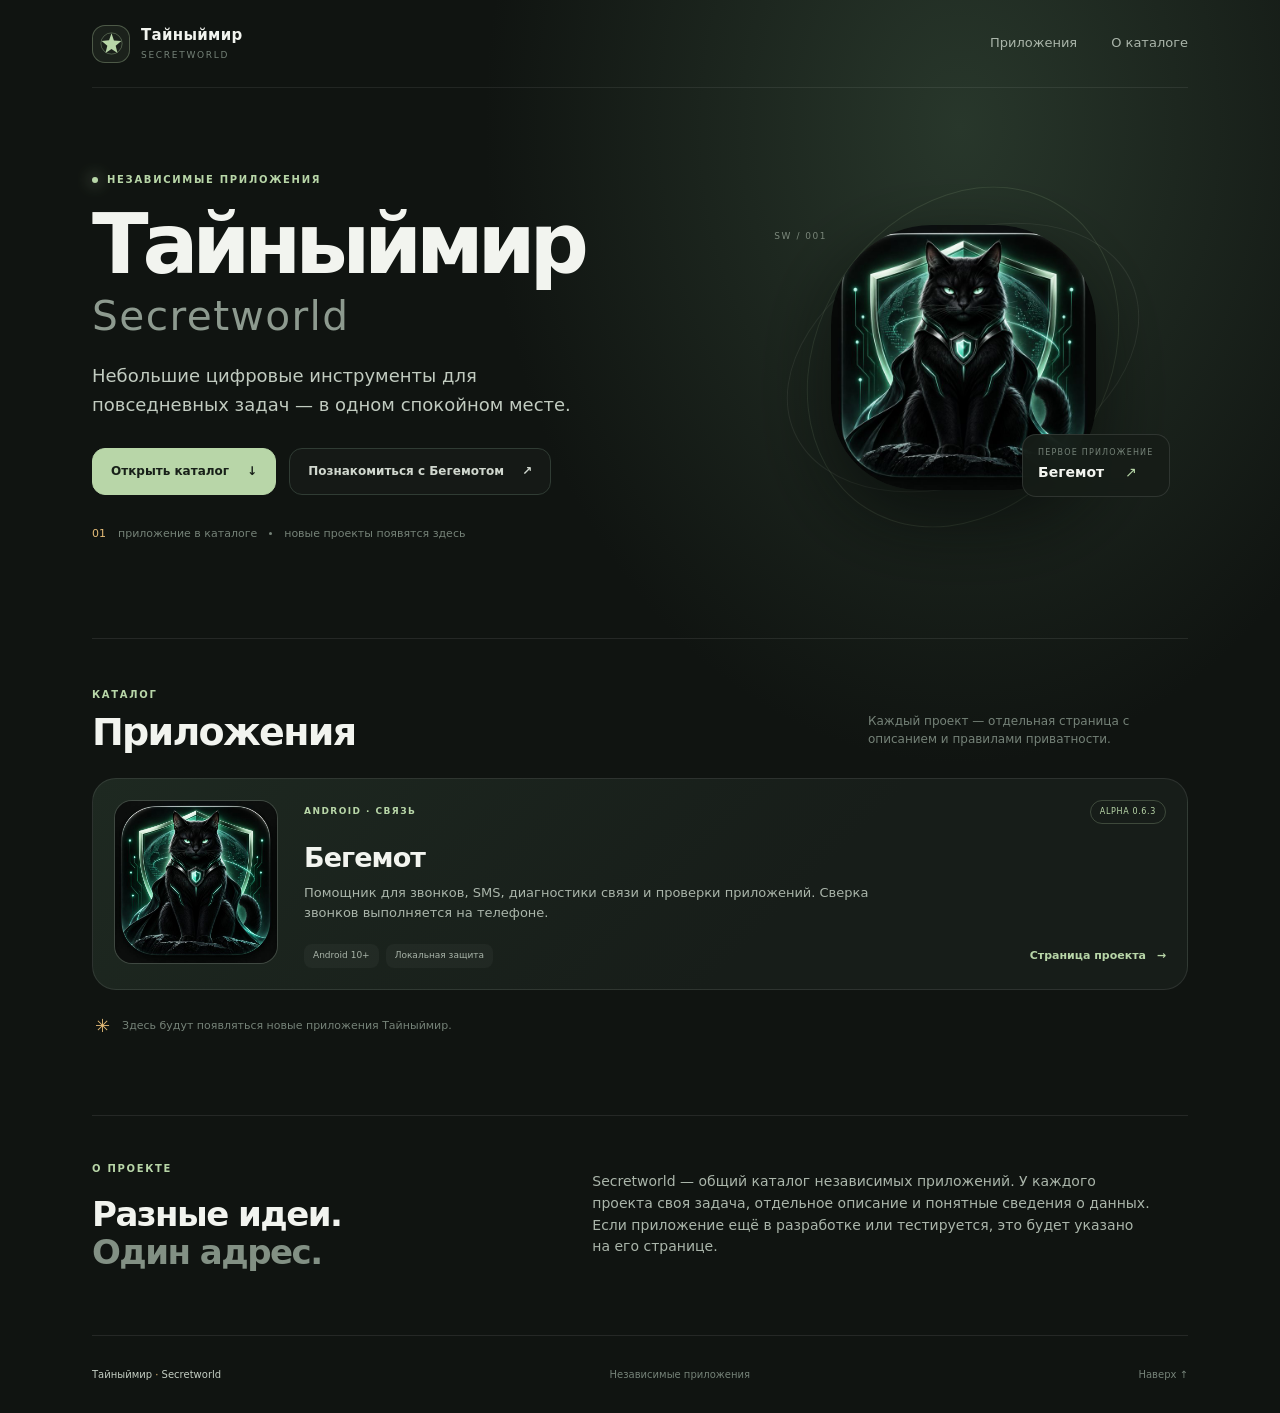
==== index.html @ 235e9c3b "Publish Secretworld catalog and Begemot page" ====
<!doctype html>
<html lang="ru">
<head>
  <meta charset="utf-8">
  <meta name="viewport" content="width=device-width, initial-scale=1">
  <meta name="theme-color" content="#101411">
  <meta name="description" content="Тайныймир · Secretworld — независимый каталог приложений. Знакомьтесь с Бегемотом и новыми проектами.">
  <title>Тайныймир · Secretworld — приложения</title>
  <link rel="stylesheet" href="style.css">
</head>
<body>
  <div id="top" class="site-shell">
    <header class="site-header">
      <a class="brand" href="./" aria-label="Тайныймир — на главную">
        <span class="brand-mark" aria-hidden="true"><svg viewBox="0 0 40 40"><path d="M20 3.5 23.9 15l11.8 1-9 7.6 2.9 11.5L20 28.7 10.4 35l2.9-11.5-9-7.6 11.8-1L20 3.5Z"/><circle cx="20" cy="20" r="17"/></svg></span>
        <span><strong>Тайныймир</strong><small>SECRETWORLD</small></span>
      </a>
      <nav class="site-nav" aria-label="Главная навигация">
        <a href="#apps">Приложения</a>
        <a href="#about">О каталоге</a>
      </nav>
    </header>

    <main class="catalog-page">
      <section class="hero-grid">
        <div class="hero-copy">
          <p class="eyebrow"><span class="eyebrow-dot"></span> Независимые приложения</p>
          <h1>Тайныймир<span>Secretworld</span></h1>
          <p class="hero-lead">Небольшие цифровые инструменты для повседневных задач — в одном спокойном месте.</p>
          <div class="hero-actions">
            <a class="button button-primary" href="#apps">Открыть каталог <span aria-hidden="true">↓</span></a>
            <a class="button button-quiet" href="apps/begemot/">Познакомиться с Бегемотом <span aria-hidden="true">↗</span></a>
          </div>
          <p class="hero-note"><span>01</span> приложение в каталоге <i aria-hidden="true"></i> новые проекты появятся здесь</p>
        </div>
        <a class="hero-art" href="apps/begemot/" aria-label="Открыть страницу Бегемота">
          <div class="art-orbit orbit-one"></div><div class="art-orbit orbit-two"></div>
          <img src="apps/begemot/brand.jpg" alt="Иллюстрация Бегемота">
          <span class="art-label"><small>ПЕРВОЕ ПРИЛОЖЕНИЕ</small><strong>Бегемот <b>↗</b></strong></span>
          <span class="art-index">SW / 001</span>
        </a>
      </section>

      <section id="apps" class="catalog-section">
        <div class="section-heading">
          <div><p class="eyebrow">КАТАЛОГ</p><h2>Приложения</h2></div>
          <p>Каждый проект — отдельная страница с описанием и правилами приватности.</p>
        </div>
        <article class="app-card">
          <a class="app-icon" href="apps/begemot/" aria-label="Страница приложения Бегемот"><img src="apps/begemot/brand.jpg" alt=""></a>
          <div class="app-card-copy">
            <div class="app-card-top"><span class="app-category">ANDROID · СВЯЗЬ</span><span class="status-pill">ALPHA 0.6.3</span></div>
            <h3><a href="apps/begemot/">Бегемот</a></h3>
            <p>Помощник для звонков, SMS, диагностики связи и проверки приложений. Сверка звонков выполняется на телефоне.</p>
            <div class="app-card-bottom"><div class="tag-list"><span>Android 10+</span><span>Локальная защита</span></div><a class="text-link" href="apps/begemot/">Страница проекта <span aria-hidden="true">→</span></a></div>
          </div>
        </article>
        <div class="catalog-foot"><span class="catalog-mark" aria-hidden="true">✳</span><p>Здесь будут появляться новые приложения Тайныймир.</p></div>
      </section>

      <section id="about" class="about-section">
        <div><p class="eyebrow">О ПРОЕКТЕ</p><h2>Разные идеи.<br><span>Один адрес.</span></h2></div>
        <p>Secretworld — общий каталог независимых приложений. У каждого проекта своя задача, отдельное описание и понятные сведения о данных. Если приложение ещё в разработке или тестируется, это будет указано на его странице.</p>
      </section>
    </main>

    <footer class="site-footer"><a class="footer-brand" href="./">Тайныймир <span>·</span> Secretworld</a><span>Независимые приложения</span><a href="#top">Наверх ↑</a></footer>
  </div>
</body>
</html>
---- style.css ----
:root{color-scheme:dark;--bg:#101411;--surface:#171d19;--surface-raised:#1d2620;--line:#303c34;--text:#f2f4ef;--muted:#aab5aa;--soft:#758278;--green:#b8d6a8;--green-deep:#26392c;--amber:#e5bc78;--radius:24px}
*{box-sizing:border-box}html{scroll-behavior:smooth}body{margin:0;background:radial-gradient(ellipse at 75% 9%,#28372b 0,transparent 35%),var(--bg);color:var(--text);font:16px/1.55 ui-sans-serif,system-ui,-apple-system,"Segoe UI",sans-serif;-webkit-font-smoothing:antialiased}a{color:inherit;text-decoration:none}a:focus-visible{outline:2px solid var(--amber);outline-offset:4px}.site-shell{max-width:1160px;margin:0 auto;padding:0 32px}.site-header{height:88px;display:flex;align-items:center;justify-content:space-between;border-bottom:1px solid #ffffff13}.brand{display:flex;align-items:center;gap:11px}.brand-mark{width:38px;height:38px;display:grid;place-items:center;border:1px solid #b8d6a850;border-radius:13px;background:#b8d6a812}.brand-mark svg{width:25px;height:25px;fill:var(--green)}.brand-mark circle{fill:none;stroke:#b8d6a882;stroke-width:1}.brand strong,.brand small{display:block}.brand strong{font-size:15px;letter-spacing:.02em}.brand small{margin-top:1px;color:var(--soft);font-size:9px;letter-spacing:.19em}.site-nav{display:flex;gap:34px}.site-nav a{color:var(--muted);font-size:13px;transition:color .2s}.site-nav a:hover{color:var(--text)}.hero-grid{min-height:550px;display:grid;grid-template-columns:1.15fr .85fr;align-items:center;gap:38px;padding:62px 0 74px}.eyebrow{display:flex;align-items:center;gap:9px;margin:0 0 18px;color:var(--green);font-size:10px;font-weight:750;letter-spacing:.17em;text-transform:uppercase}.eyebrow-dot{width:6px;height:6px;border-radius:50%;background:var(--green);box-shadow:0 0 16px #b8d6a8}.hero-copy h1{max-width:620px;margin:0;font-size:clamp(48px,7vw,83px);line-height:.94;letter-spacing:-.075em;font-weight:670}.hero-copy h1 span{display:block;margin-top:13px;color:#8d9a8f;font-size:.49em;font-weight:500;letter-spacing:.035em}.hero-lead{max-width:510px;margin:27px 0 28px;color:#c1cbc0;font-size:18px;line-height:1.6}.hero-actions{display:flex;align-items:center;gap:13px;flex-wrap:wrap}.button{min-height:47px;display:inline-flex;align-items:center;justify-content:center;gap:18px;padding:0 18px;border:1px solid var(--line);border-radius:13px;font-size:12px;font-weight:650;transition:transform .2s,border-color .2s,background .2s}.button:hover{transform:translateY(-2px);border-color:#71856f}.button-primary{color:#182019;background:var(--green);border-color:var(--green)}.button-primary:hover{background:#cae2bc;border-color:#cae2bc}.button-quiet{color:#d0d7ce;background:#ffffff05}.hero-note{display:flex;align-items:center;gap:12px;margin:30px 0 0;color:var(--soft);font-size:11px}.hero-note span{color:var(--amber);font-variant-numeric:tabular-nums}.hero-note i{width:3px;height:3px;border-radius:50%;background:var(--soft)}.hero-art{position:relative;min-height:350px;display:grid;place-items:center;isolation:isolate}.hero-art img{position:relative;z-index:2;width:min(68%,265px);aspect-ratio:1;object-fit:cover;border-radius:38% 38% 33% 33%;filter:saturate(.82);box-shadow:0 28px 75px #050806a8}.art-orbit{position:absolute;z-index:1;border:1px solid #bdcbb11c;border-radius:50%;transform:rotate(-24deg)}.orbit-one{width:370px;height:245px}.orbit-two{width:290px;height:360px;transform:rotate(33deg);border-color:#b8d6a822}.art-label{position:absolute;z-index:3;right:4%;bottom:35px;display:flex;flex-direction:column;gap:3px;padding:12px 15px;border:1px solid #ffffff1c;border-radius:14px;background:#161d18e8;backdrop-filter:blur(10px)}.art-label small{color:var(--soft);font-size:8px;letter-spacing:.15em}.art-label strong{font-size:14px}.art-label b{margin-left:16px;color:var(--green);font-weight:500}.art-index{position:absolute;left:8%;top:48px;color:#7c897c;font-size:9px;letter-spacing:.17em}.catalog-section{padding:48px 0 76px;border-top:1px solid #ffffff16}.section-heading{display:flex;align-items:end;justify-content:space-between;gap:24px;margin-bottom:25px}.section-heading .eyebrow{margin-bottom:8px}.section-heading h2,.about-section h2{margin:0;font-size:38px;line-height:1.12;letter-spacing:-.045em}.section-heading>p{max-width:320px;margin:0 0 4px;color:var(--soft);font-size:12px}.app-card{display:grid;grid-template-columns:164px 1fr;gap:26px;padding:21px;border:1px solid #ffffff18;border-radius:var(--radius);background:linear-gradient(135deg,#1e2921,#171d19 63%);transition:border-color .2s,transform .2s}.app-card:hover{transform:translateY(-2px);border-color:#b8d6a84d}.app-icon{overflow:hidden;width:164px;aspect-ratio:1;border:1px solid #ffffff1a;border-radius:18px;background:#29332b}.app-icon img{display:block;width:100%;height:100%;object-fit:cover}.app-card-copy{display:flex;flex-direction:column;min-width:0}.app-card-top{display:flex;justify-content:space-between;align-items:center;gap:12px}.app-category{color:var(--green);font-size:9px;font-weight:750;letter-spacing:.16em}.status-pill{padding:5px 9px;border:1px solid #b8d6a83d;border-radius:99px;color:var(--green);font-size:8px;letter-spacing:.08em}.app-card h3{margin:13px 0 4px;font-size:27px;letter-spacing:-.035em}.app-card h3 a:hover{color:var(--green)}.app-card-copy>p{max-width:610px;margin:0;color:var(--muted);font-size:13px}.app-card-bottom{display:flex;align-items:center;justify-content:space-between;gap:20px;margin-top:auto;padding-top:20px}.tag-list{display:flex;gap:7px;flex-wrap:wrap}.tag-list span{padding:5px 9px;border-radius:8px;background:#ffffff09;color:#a9b4a9;font-size:9px}.text-link{color:var(--green);font-size:11px;font-weight:650}.text-link span{margin-left:7px}.catalog-foot{display:flex;align-items:center;gap:12px;margin:22px 3px 0;color:var(--soft);font-size:11px}.catalog-foot p{margin:0}.catalog-mark{color:var(--amber);font-size:18px}.about-section{display:grid;grid-template-columns:.85fr 1.15fr;gap:60px;padding:45px 0 64px;border-top:1px solid #ffffff16}.about-section h2{font-size:34px}.about-section h2 span{color:#829084}.about-section>p{max-width:560px;margin:10px 0 0;color:var(--muted);font-size:14px}.site-footer{min-height:78px;display:flex;align-items:center;justify-content:space-between;gap:18px;border-top:1px solid #ffffff16;color:var(--soft);font-size:10px}.footer-brand{color:#c4cec3}.footer-brand span{color:var(--amber)}.site-footer a:last-child:hover{color:var(--text)}
/* Begemot page */
main:not(.catalog-page){max-width:900px;margin:0 auto;padding:26px 24px 54px}.hero{padding:42px 0 34px}.hero img{border-radius:28px;object-fit:cover}.hero>img{width:100px;height:100px}.hero .eyebrow{margin-top:24px}.hero h1{margin:16px 0;font-size:clamp(52px,12vw,88px);line-height:.92;letter-spacing:-.06em}.lead{margin:0 0 22px;color:var(--muted);font-size:24px}.actions{display:flex;gap:12px;flex-wrap:wrap}.actions a{padding:12px 18px;border:1px solid var(--line);border-radius:14px;color:var(--text);font-size:12px}.actions .primary{background:var(--green);color:#07110c;border-color:var(--green);font-weight:800}.meta{color:var(--soft);font-size:12px}main:not(.catalog-page)>section{padding:28px 0;border-top:1px solid var(--line)}main:not(.catalog-page)>section h2{font-size:27px}.grid{display:grid;grid-template-columns:repeat(2,minmax(0,1fr));gap:14px}.grid article{padding:20px;border:1px solid var(--line);border-radius:18px;background:var(--surface)}.grid h3{margin-top:0}.grid p,main:not(.catalog-page)>section p{color:var(--muted)}main:not(.catalog-page)>footer{display:flex;justify-content:space-between;gap:20px;padding-top:26px;color:var(--soft);font-size:12px}main:not(.catalog-page)>p:first-child a{color:var(--green);font-size:12px}
@media(max-width:760px){.site-shell{padding:0 22px}.hero-grid{min-height:auto;grid-template-columns:1fr;gap:5px;padding:55px 0 48px}.hero-art{min-height:300px;grid-row:1}.hero-copy h1{font-size:clamp(50px,12vw,76px)}.hero-art img{width:205px}.orbit-one{width:310px;height:205px}.orbit-two{width:245px;height:310px}.art-label{right:8%;bottom:22px}.art-index{left:11%;top:30px}.section-heading{align-items:start;flex-direction:column}.section-heading>p{margin:0}.app-card{grid-template-columns:112px 1fr;gap:17px;padding:15px}.app-icon{width:112px;border-radius:14px}.app-card h3{font-size:23px}.app-card-copy>p{font-size:12px}.app-card-bottom{align-items:start;flex-direction:column;gap:12px;padding-top:14px}.about-section{grid-template-columns:1fr;gap:17px;padding:36px 0 48px}.site-footer{flex-wrap:wrap;padding:20px 0}.site-footer>span{order:3;width:100%}}
@media(max-width:480px){.site-shell{padding:0 18px}.site-header{height:72px}.brand-mark{width:34px;height:34px}.site-nav{gap:16px}.site-nav a{font-size:11px}.hero-grid{padding-top:37px}.hero-art{min-height:254px}.hero-art img{width:175px}.orbit-one{width:260px;height:170px}.orbit-two{width:205px;height:260px}.art-label{right:0;bottom:17px}.hero-copy h1{font-size:51px}.hero-lead{font-size:16px}.hero-actions{align-items:stretch;flex-direction:column}.button{justify-content:space-between}.hero-note{align-items:flex-start;flex-wrap:wrap;gap:8px}.catalog-section{padding:38px 0 49px}.section-heading h2{font-size:32px}.app-card{grid-template-columns:1fr}.app-icon{width:86px}.app-card-top{align-items:flex-start;flex-direction:column;gap:8px}.about-section h2{font-size:29px}main:not(.catalog-page){padding:20px 18px 40px}.grid{grid-template-columns:1fr}.hero .lead{font-size:21px}main:not(.catalog-page)>footer{flex-direction:column}}
@media(prefers-reduced-motion:reduce){*{scroll-behavior:auto!important;transition:none!important}}
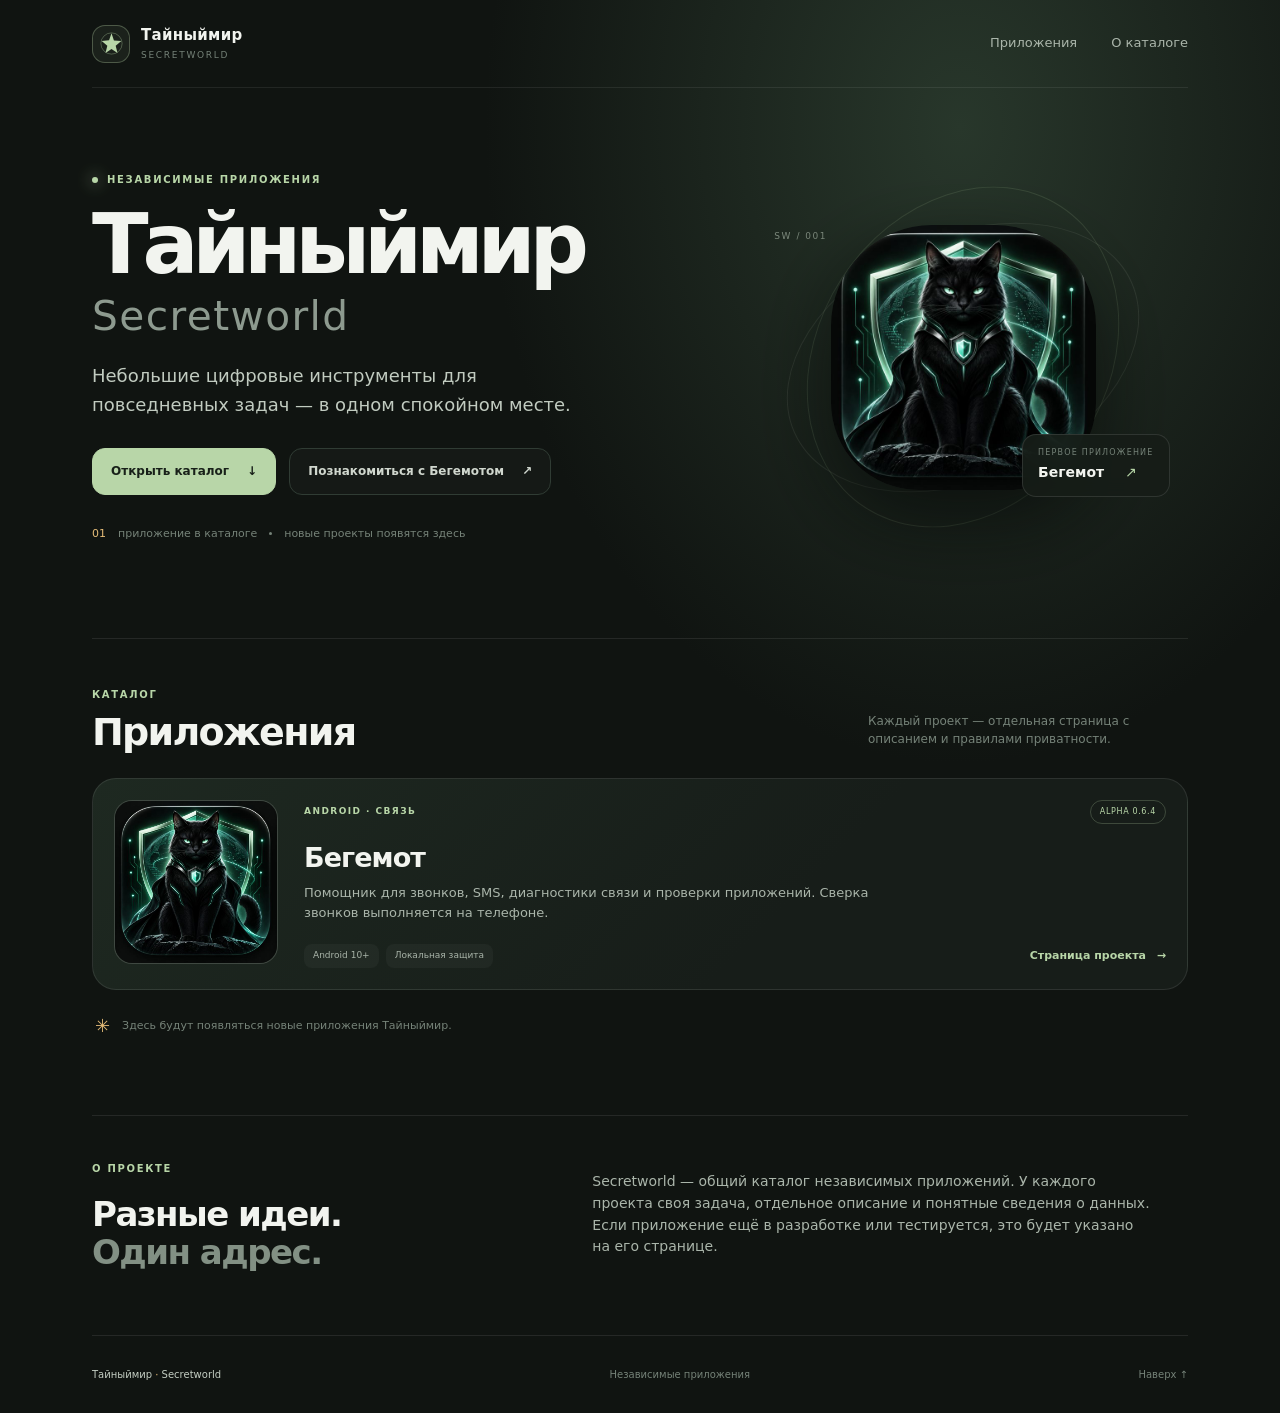
==== commit 8e2d57d9: "Add verified Russian organization caller numbers" ====
--- a/index.html
+++ b/index.html
@@ -49,7 +49,7 @@
         <article class="app-card">
           <a class="app-icon" href="apps/begemot/" aria-label="Страница приложения Бегемот"><img src="apps/begemot/brand.jpg" alt=""></a>
           <div class="app-card-copy">
-            <div class="app-card-top"><span class="app-category">ANDROID · СВЯЗЬ</span><span class="status-pill">ALPHA 0.6.3</span></div>
+            <div class="app-card-top"><span class="app-category">ANDROID · СВЯЗЬ</span><span class="status-pill">ALPHA 0.6.4</span></div>
             <h3><a href="apps/begemot/">Бегемот</a></h3>
             <p>Помощник для звонков, SMS, диагностики связи и проверки приложений. Сверка звонков выполняется на телефоне.</p>
             <div class="app-card-bottom"><div class="tag-list"><span>Android 10+</span><span>Локальная защита</span></div><a class="text-link" href="apps/begemot/">Страница проекта <span aria-hidden="true">→</span></a></div>
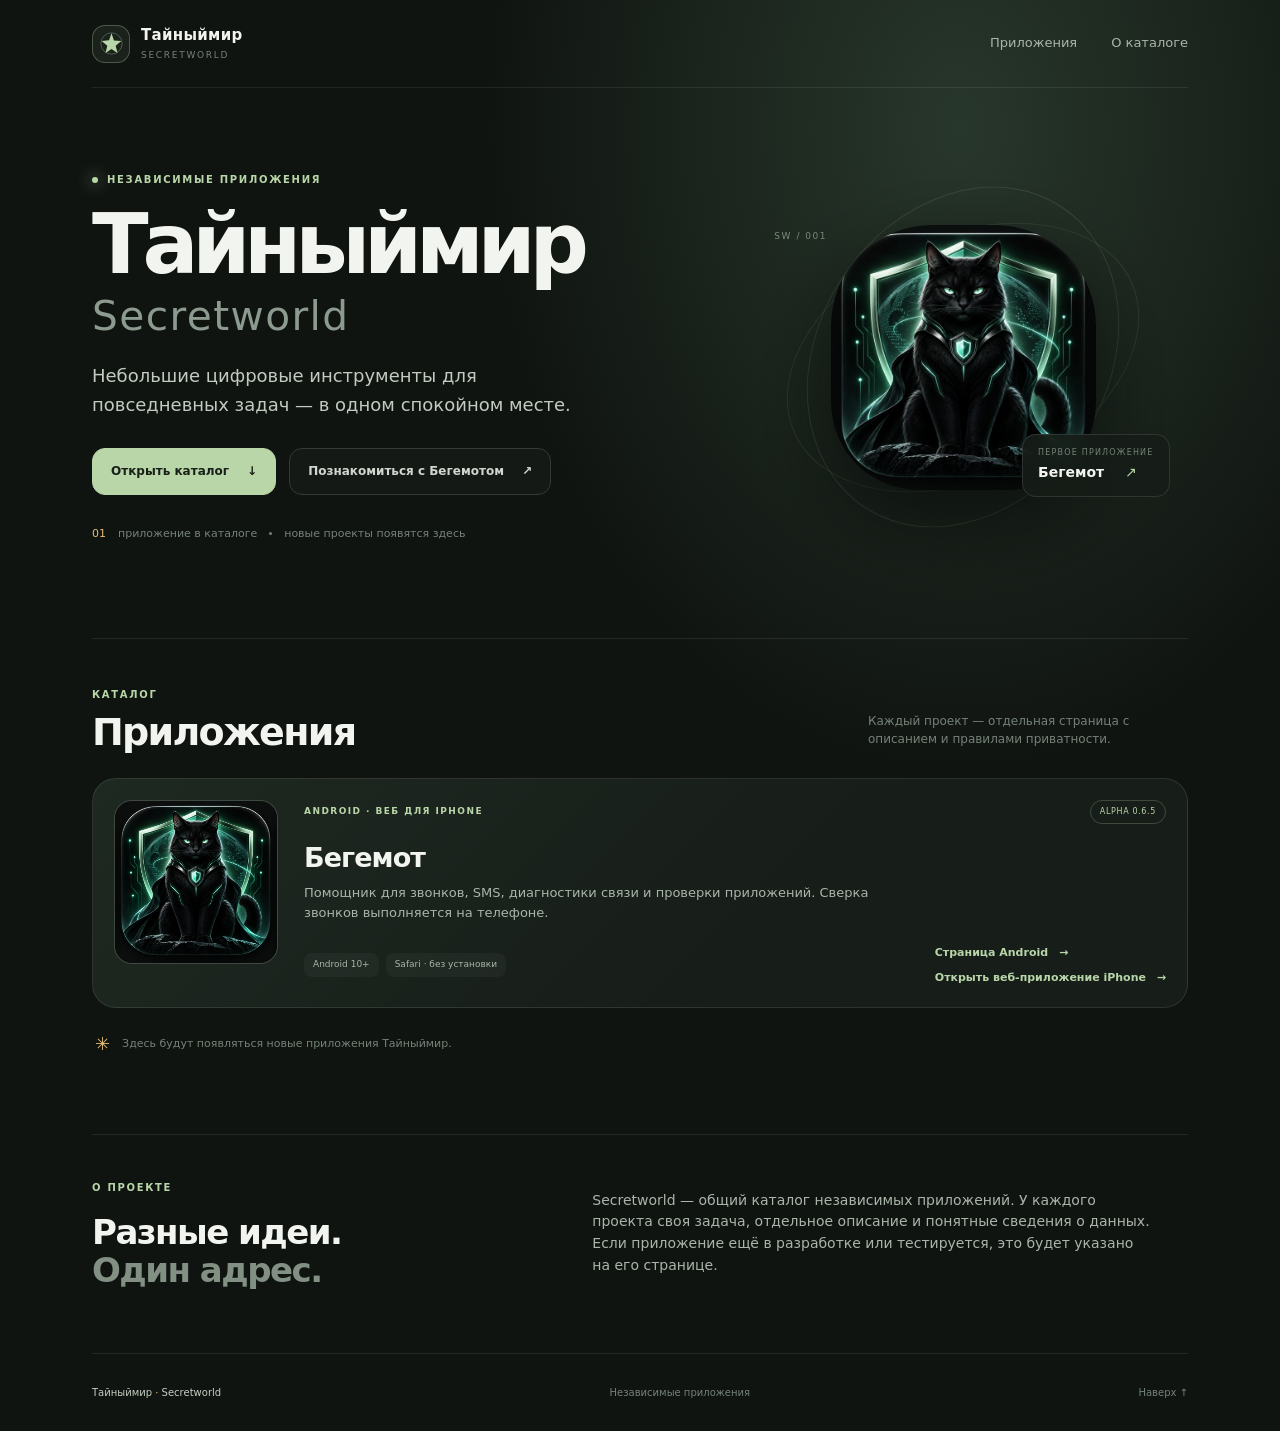
==== commit 8901838e: "Build standalone iPhone Begemot web app" ====
--- a/index.html
+++ b/index.html
@@ -5,6 +5,7 @@
   <meta name="viewport" content="width=device-width, initial-scale=1">
   <meta name="theme-color" content="#101411">
   <meta name="description" content="Тайныймир · Secretworld — независимый каталог приложений. Знакомьтесь с Бегемотом и новыми проектами.">
+  <link rel="icon" type="image/svg+xml" href="favicon.svg" sizes="any">
   <title>Тайныймир · Secretworld — приложения</title>
   <link rel="stylesheet" href="style.css">
 </head>
@@ -49,10 +50,10 @@
         <article class="app-card">
           <a class="app-icon" href="apps/begemot/" aria-label="Страница приложения Бегемот"><img src="apps/begemot/brand.jpg" alt=""></a>
           <div class="app-card-copy">
-            <div class="app-card-top"><span class="app-category">ANDROID · СВЯЗЬ</span><span class="status-pill">ALPHA 0.6.4</span></div>
+            <div class="app-card-top"><span class="app-category">ANDROID · ВЕБ ДЛЯ IPHONE</span><span class="status-pill">ALPHA 0.6.5</span></div>
             <h3><a href="apps/begemot/">Бегемот</a></h3>
             <p>Помощник для звонков, SMS, диагностики связи и проверки приложений. Сверка звонков выполняется на телефоне.</p>
-            <div class="app-card-bottom"><div class="tag-list"><span>Android 10+</span><span>Локальная защита</span></div><a class="text-link" href="apps/begemot/">Страница проекта <span aria-hidden="true">→</span></a></div>
+            <div class="app-card-bottom"><div class="tag-list"><span>Android 10+</span><span>Safari · без установки</span></div><div class="catalog-app-links"><a class="text-link" href="apps/begemot/">Страница Android <span aria-hidden="true">→</span></a><a class="text-link" href="apps/begemot/iphone/">Открыть веб-приложение iPhone <span aria-hidden="true">→</span></a></div></div>
           </div>
         </article>
         <div class="catalog-foot"><span class="catalog-mark" aria-hidden="true">✳</span><p>Здесь будут появляться новые приложения Тайныймир.</p></div>
--- a/style.css
+++ b/style.css
@@ -5,3 +5,7 @@
 @media(max-width:760px){.site-shell{padding:0 22px}.hero-grid{min-height:auto;grid-template-columns:1fr;gap:5px;padding:55px 0 48px}.hero-art{min-height:300px;grid-row:1}.hero-copy h1{font-size:clamp(50px,12vw,76px)}.hero-art img{width:205px}.orbit-one{width:310px;height:205px}.orbit-two{width:245px;height:310px}.art-label{right:8%;bottom:22px}.art-index{left:11%;top:30px}.section-heading{align-items:start;flex-direction:column}.section-heading>p{margin:0}.app-card{grid-template-columns:112px 1fr;gap:17px;padding:15px}.app-icon{width:112px;border-radius:14px}.app-card h3{font-size:23px}.app-card-copy>p{font-size:12px}.app-card-bottom{align-items:start;flex-direction:column;gap:12px;padding-top:14px}.about-section{grid-template-columns:1fr;gap:17px;padding:36px 0 48px}.site-footer{flex-wrap:wrap;padding:20px 0}.site-footer>span{order:3;width:100%}}
 @media(max-width:480px){.site-shell{padding:0 18px}.site-header{height:72px}.brand-mark{width:34px;height:34px}.site-nav{gap:16px}.site-nav a{font-size:11px}.hero-grid{padding-top:37px}.hero-art{min-height:254px}.hero-art img{width:175px}.orbit-one{width:260px;height:170px}.orbit-two{width:205px;height:260px}.art-label{right:0;bottom:17px}.hero-copy h1{font-size:51px}.hero-lead{font-size:16px}.hero-actions{align-items:stretch;flex-direction:column}.button{justify-content:space-between}.hero-note{align-items:flex-start;flex-wrap:wrap;gap:8px}.catalog-section{padding:38px 0 49px}.section-heading h2{font-size:32px}.app-card{grid-template-columns:1fr}.app-icon{width:86px}.app-card-top{align-items:flex-start;flex-direction:column;gap:8px}.about-section h2{font-size:29px}main:not(.catalog-page){padding:20px 18px 40px}.grid{grid-template-columns:1fr}.hero .lead{font-size:21px}main:not(.catalog-page)>footer{flex-direction:column}}
 @media(prefers-reduced-motion:reduce){*{scroll-behavior:auto!important;transition:none!important}}
+/* Begemot editorial pages */
+.us-page{max-width:1040px!important;padding:22px 26px 48px!important}.us-top{display:flex;align-items:center;justify-content:space-between;gap:20px;padding:6px 0 18px;border-bottom:1px solid var(--line);color:var(--muted);font-size:13px}.us-top a:hover,.us-footer a:hover{color:var(--green)}.lang-switch{display:flex;gap:5px;padding:4px;border:1px solid var(--line);border-radius:99px;background:#ffffff05}.lang-switch button{min-width:42px;padding:7px 10px;border:0;border-radius:99px;background:transparent;color:var(--muted);font:inherit;font-size:11px}.lang-switch button[aria-pressed=true]{background:var(--green);color:#101411;font-weight:750}.us-heading{padding:45px 0 30px}.us-heading h1{margin:0;font-size:clamp(42px,8vw,72px);line-height:1;letter-spacing:-.065em}.us-heading>p:last-child{max-width:700px;color:var(--muted);font-size:17px}.us-controls{display:grid;grid-template-columns:1.3fr .7fr;gap:14px;padding:20px 0!important;border-top:1px solid var(--line);border-bottom:1px solid var(--line)}.us-controls label,.admin-editor label,.admin-auth label{display:grid;gap:7px;color:var(--muted);font-size:12px}.us-page input,.us-page select,.us-page textarea{width:100%;min-height:45px;padding:11px 13px;border:1px solid var(--line);border-radius:12px;background:var(--surface);color:var(--text);font:inherit}.us-page textarea{resize:vertical;line-height:1.5}.us-page input:focus,.us-page select:focus,.us-page textarea:focus{outline:2px solid #b8d6a85c;border-color:#b8d6a8}.us-status{margin:17px 0;color:var(--soft);font-size:12px}.us-articles{display:grid;grid-template-columns:repeat(2,minmax(0,1fr));gap:14px;padding:0!important;border:0!important}.us-article{padding:21px;border:1px solid #ffffff18;border-radius:18px;background:linear-gradient(145deg,#1d2820,#171d19)}.us-article-meta{margin:0 0 9px;color:var(--green);font-size:10px;letter-spacing:.05em}.us-article h2{margin:0 0 17px;font-size:22px;letter-spacing:-.025em}.us-article details{border-top:1px solid var(--line);padding-top:13px}.us-article summary{color:var(--green);cursor:pointer;font-size:12px;font-weight:700}.us-article-body{padding-top:13px;color:var(--muted);white-space:pre-wrap;font-size:14px;line-height:1.75}.us-footer{display:flex;justify-content:space-between;flex-wrap:wrap;gap:16px;margin-top:42px;padding-top:19px;border-top:1px solid var(--line);color:var(--soft);font-size:11px}.admin-page{max-width:1160px!important}.admin-badge{font-size:9px;letter-spacing:.12em;color:var(--amber)}.admin-auth{display:grid;gap:10px;margin:0 0 28px;padding:18px;border:1px solid #b8d6a82b;border-radius:17px;background:#b8d6a809}.admin-auth p{max-width:760px;margin:0;color:var(--muted);font-size:12px}.admin-auth a{color:var(--green);font-size:12px}.admin-auth code{padding:2px 5px;border-radius:5px;background:#ffffff10;color:var(--text)}.admin-layout{display:grid;grid-template-columns:.78fr 1.22fr;gap:28px}.admin-list,.admin-editor{min-width:0;padding:20px;border:1px solid var(--line);border-radius:19px;background:var(--surface)}.admin-list-head{display:flex;align-items:center;justify-content:space-between;gap:10px}.admin-list h2,.admin-editor h2{margin:0;font-size:22px}.admin-list-head .button,.admin-item .button{min-height:36px;padding:0 12px;font-size:11px}.admin-items{display:grid;gap:8px}.admin-item{display:grid;grid-template-columns:1fr auto;gap:4px 10px;padding:12px;border:1px solid #ffffff15;border-radius:12px}.admin-item strong{overflow-wrap:anywhere;font-size:12px}.admin-item small{color:var(--soft);font-size:10px}.admin-item button{grid-column:2;grid-row:1/3}.admin-editor form{display:grid;gap:13px;margin-top:18px}.admin-two{display:grid;grid-template-columns:1fr 1fr;gap:12px}.admin-check{display:flex!important;align-items:center;grid-template-columns:auto 1fr!important}.admin-check input{width:18px;min-height:18px;margin:0;accent-color:var(--green)}.admin-editor .actions{margin-top:4px}.admin-editor .button{min-height:43px;background:#ffffff05}.admin-editor .button-primary{background:var(--green);color:#101411}@media(max-width:760px){.us-page{padding:18px 20px 38px!important}.admin-layout{grid-template-columns:1fr}.us-articles{grid-template-columns:1fr}.admin-list{order:2}}@media(max-width:480px){.us-page{padding:16px 17px 32px!important}.us-controls,.admin-two{grid-template-columns:1fr}.us-heading{padding:32px 0 24px}.us-heading>p:last-child{font-size:15px}.admin-list,.admin-editor{padding:15px}.us-footer{flex-direction:column}}
+.catalog-app-links{display:flex;flex-direction:column;align-items:flex-start;gap:8px}
+@media(max-width:760px){.catalog-app-links{gap:10px}}
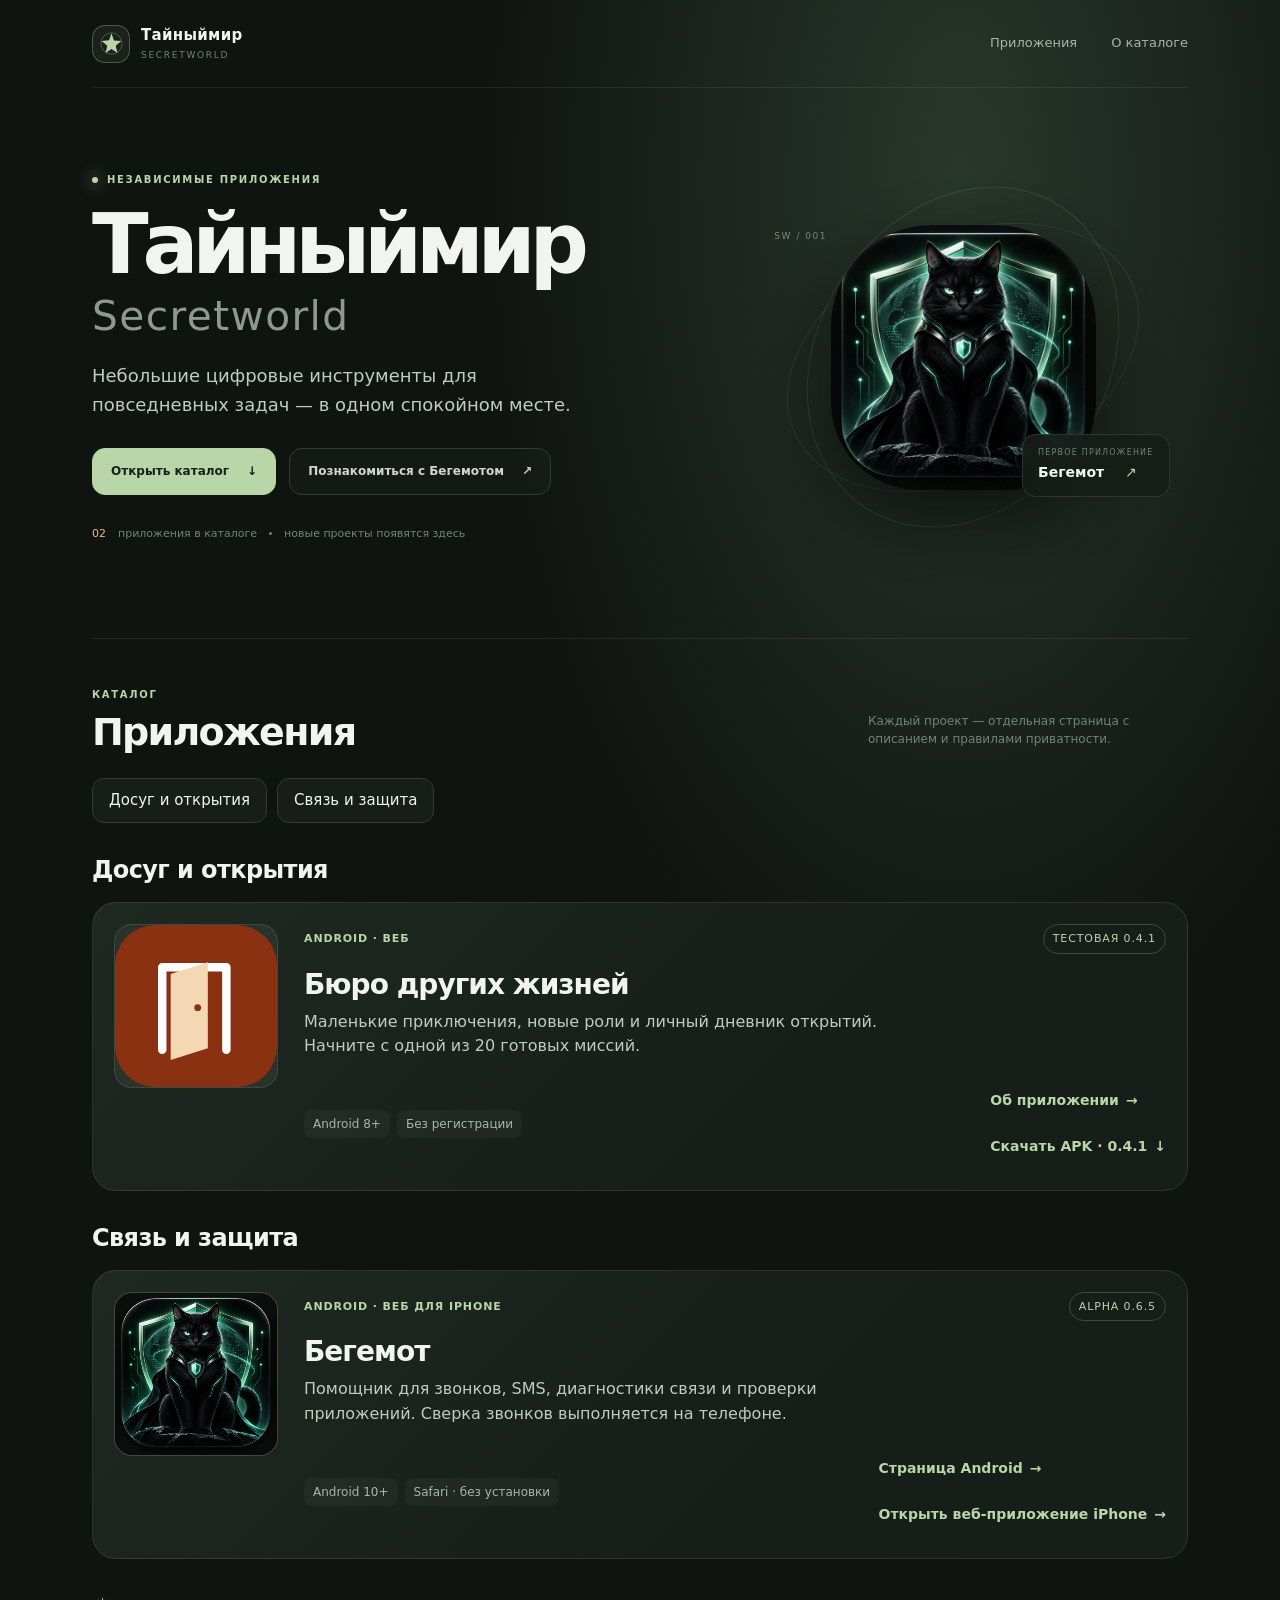
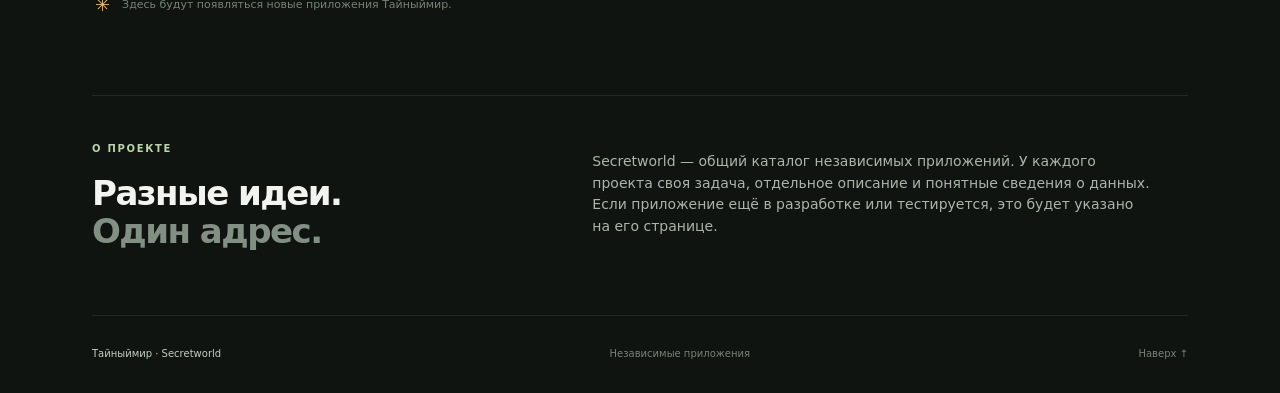
==== commit aa657fe3: "Add leisure category and Bureau app to the catalog Group apps by purpose, link Bureau 0.4.1 to its s" ====
--- a/index.html
+++ b/index.html
@@ -4,7 +4,7 @@
   <meta charset="utf-8">
   <meta name="viewport" content="width=device-width, initial-scale=1">
   <meta name="theme-color" content="#101411">
-  <meta name="description" content="Тайныймир · Secretworld — независимый каталог приложений. Знакомьтесь с Бегемотом и новыми проектами.">
+  <meta name="description" content="Тайныймир · Secretworld — независимый каталог приложений. Бегемот для связи и защиты, Бюро других жизней для досуга и открытий.">
   <link rel="icon" type="image/svg+xml" href="favicon.svg" sizes="any">
   <title>Тайныймир · Secretworld — приложения</title>
   <link rel="stylesheet" href="style.css">
@@ -32,7 +32,7 @@
             <a class="button button-primary" href="#apps">Открыть каталог <span aria-hidden="true">↓</span></a>
             <a class="button button-quiet" href="apps/begemot/">Познакомиться с Бегемотом <span aria-hidden="true">↗</span></a>
           </div>
-          <p class="hero-note"><span>01</span> приложение в каталоге <i aria-hidden="true"></i> новые проекты появятся здесь</p>
+          <p class="hero-note"><span>02</span> приложения в каталоге <i aria-hidden="true"></i> новые проекты появятся здесь</p>
         </div>
         <a class="hero-art" href="apps/begemot/" aria-label="Открыть страницу Бегемота">
           <div class="art-orbit orbit-one"></div><div class="art-orbit orbit-two"></div>
@@ -47,15 +47,42 @@
           <div><p class="eyebrow">КАТАЛОГ</p><h2>Приложения</h2></div>
           <p>Каждый проект — отдельная страница с описанием и правилами приватности.</p>
         </div>
-        <article class="app-card">
-          <a class="app-icon" href="apps/begemot/" aria-label="Страница приложения Бегемот"><img src="apps/begemot/brand.jpg" alt=""></a>
-          <div class="app-card-copy">
-            <div class="app-card-top"><span class="app-category">ANDROID · ВЕБ ДЛЯ IPHONE</span><span class="status-pill">ALPHA 0.6.5</span></div>
-            <h3><a href="apps/begemot/">Бегемот</a></h3>
-            <p>Помощник для звонков, SMS, диагностики связи и проверки приложений. Сверка звонков выполняется на телефоне.</p>
-            <div class="app-card-bottom"><div class="tag-list"><span>Android 10+</span><span>Safari · без установки</span></div><div class="catalog-app-links"><a class="text-link" href="apps/begemot/">Страница Android <span aria-hidden="true">→</span></a><a class="text-link" href="apps/begemot/iphone/">Открыть веб-приложение iPhone <span aria-hidden="true">→</span></a></div></div>
-          </div>
-        </article>
+        <nav class="catalog-categories" aria-label="Категории приложений">
+          <a href="#leisure">Досуг и открытия</a>
+          <a href="#connection">Связь и защита</a>
+        </nav>
+
+        <section id="leisure" class="catalog-group" aria-labelledby="leisure-title">
+          <h3 id="leisure-title">Досуг и открытия</h3>
+          <article class="app-card">
+            <a class="app-icon" href="apps/bureau-other-lives/" aria-label="Страница приложения Бюро других жизней"><img src="apps/bureau-other-lives/icon.svg" alt=""></a>
+            <div class="app-card-copy">
+              <div class="app-card-top"><span class="app-category">ANDROID · ВЕБ</span><span class="status-pill">ТЕСТОВАЯ 0.4.1</span></div>
+              <h4><a href="apps/bureau-other-lives/">Бюро других жизней</a></h4>
+              <p>Маленькие приключения, новые роли и личный дневник открытий. Начните с одной из 20 готовых миссий.</p>
+              <div class="app-card-bottom">
+                <div class="tag-list"><span>Android 8+</span><span>Без регистрации</span></div>
+                <div class="catalog-app-links">
+                  <a class="text-link" href="apps/bureau-other-lives/">Об приложении <span aria-hidden="true">→</span></a>
+                  <a class="text-link" href="https://github.com/Tamagochigit/bureau-other-lives/raw/refs/heads/main/downloads/bureau-0.4.1.apk">Скачать APK · 0.4.1 <span aria-hidden="true">↓</span></a>
+                </div>
+              </div>
+            </div>
+          </article>
+        </section>
+
+        <section id="connection" class="catalog-group" aria-labelledby="connection-title">
+          <h3 id="connection-title">Связь и защита</h3>
+          <article class="app-card">
+            <a class="app-icon" href="apps/begemot/" aria-label="Страница приложения Бегемот"><img src="apps/begemot/brand.jpg" alt=""></a>
+            <div class="app-card-copy">
+              <div class="app-card-top"><span class="app-category">ANDROID · ВЕБ ДЛЯ IPHONE</span><span class="status-pill">ALPHA 0.6.5</span></div>
+              <h4><a href="apps/begemot/">Бегемот</a></h4>
+              <p>Помощник для звонков, SMS, диагностики связи и проверки приложений. Сверка звонков выполняется на телефоне.</p>
+              <div class="app-card-bottom"><div class="tag-list"><span>Android 10+</span><span>Safari · без установки</span></div><div class="catalog-app-links"><a class="text-link" href="apps/begemot/">Страница Android <span aria-hidden="true">→</span></a><a class="text-link" href="apps/begemot/iphone/">Открыть веб-приложение iPhone <span aria-hidden="true">→</span></a></div></div>
+            </div>
+          </article>
+        </section>
         <div class="catalog-foot"><span class="catalog-mark" aria-hidden="true">✳</span><p>Здесь будут появляться новые приложения Тайныймир.</p></div>
       </section>
 
--- a/style.css
+++ b/style.css
@@ -9,3 +9,26 @@
 .us-page{max-width:1040px!important;padding:22px 26px 48px!important}.us-top{display:flex;align-items:center;justify-content:space-between;gap:20px;padding:6px 0 18px;border-bottom:1px solid var(--line);color:var(--muted);font-size:13px}.us-top a:hover,.us-footer a:hover{color:var(--green)}.lang-switch{display:flex;gap:5px;padding:4px;border:1px solid var(--line);border-radius:99px;background:#ffffff05}.lang-switch button{min-width:42px;padding:7px 10px;border:0;border-radius:99px;background:transparent;color:var(--muted);font:inherit;font-size:11px}.lang-switch button[aria-pressed=true]{background:var(--green);color:#101411;font-weight:750}.us-heading{padding:45px 0 30px}.us-heading h1{margin:0;font-size:clamp(42px,8vw,72px);line-height:1;letter-spacing:-.065em}.us-heading>p:last-child{max-width:700px;color:var(--muted);font-size:17px}.us-controls{display:grid;grid-template-columns:1.3fr .7fr;gap:14px;padding:20px 0!important;border-top:1px solid var(--line);border-bottom:1px solid var(--line)}.us-controls label,.admin-editor label,.admin-auth label{display:grid;gap:7px;color:var(--muted);font-size:12px}.us-page input,.us-page select,.us-page textarea{width:100%;min-height:45px;padding:11px 13px;border:1px solid var(--line);border-radius:12px;background:var(--surface);color:var(--text);font:inherit}.us-page textarea{resize:vertical;line-height:1.5}.us-page input:focus,.us-page select:focus,.us-page textarea:focus{outline:2px solid #b8d6a85c;border-color:#b8d6a8}.us-status{margin:17px 0;color:var(--soft);font-size:12px}.us-articles{display:grid;grid-template-columns:repeat(2,minmax(0,1fr));gap:14px;padding:0!important;border:0!important}.us-article{padding:21px;border:1px solid #ffffff18;border-radius:18px;background:linear-gradient(145deg,#1d2820,#171d19)}.us-article-meta{margin:0 0 9px;color:var(--green);font-size:10px;letter-spacing:.05em}.us-article h2{margin:0 0 17px;font-size:22px;letter-spacing:-.025em}.us-article details{border-top:1px solid var(--line);padding-top:13px}.us-article summary{color:var(--green);cursor:pointer;font-size:12px;font-weight:700}.us-article-body{padding-top:13px;color:var(--muted);white-space:pre-wrap;font-size:14px;line-height:1.75}.us-footer{display:flex;justify-content:space-between;flex-wrap:wrap;gap:16px;margin-top:42px;padding-top:19px;border-top:1px solid var(--line);color:var(--soft);font-size:11px}.admin-page{max-width:1160px!important}.admin-badge{font-size:9px;letter-spacing:.12em;color:var(--amber)}.admin-auth{display:grid;gap:10px;margin:0 0 28px;padding:18px;border:1px solid #b8d6a82b;border-radius:17px;background:#b8d6a809}.admin-auth p{max-width:760px;margin:0;color:var(--muted);font-size:12px}.admin-auth a{color:var(--green);font-size:12px}.admin-auth code{padding:2px 5px;border-radius:5px;background:#ffffff10;color:var(--text)}.admin-layout{display:grid;grid-template-columns:.78fr 1.22fr;gap:28px}.admin-list,.admin-editor{min-width:0;padding:20px;border:1px solid var(--line);border-radius:19px;background:var(--surface)}.admin-list-head{display:flex;align-items:center;justify-content:space-between;gap:10px}.admin-list h2,.admin-editor h2{margin:0;font-size:22px}.admin-list-head .button,.admin-item .button{min-height:36px;padding:0 12px;font-size:11px}.admin-items{display:grid;gap:8px}.admin-item{display:grid;grid-template-columns:1fr auto;gap:4px 10px;padding:12px;border:1px solid #ffffff15;border-radius:12px}.admin-item strong{overflow-wrap:anywhere;font-size:12px}.admin-item small{color:var(--soft);font-size:10px}.admin-item button{grid-column:2;grid-row:1/3}.admin-editor form{display:grid;gap:13px;margin-top:18px}.admin-two{display:grid;grid-template-columns:1fr 1fr;gap:12px}.admin-check{display:flex!important;align-items:center;grid-template-columns:auto 1fr!important}.admin-check input{width:18px;min-height:18px;margin:0;accent-color:var(--green)}.admin-editor .actions{margin-top:4px}.admin-editor .button{min-height:43px;background:#ffffff05}.admin-editor .button-primary{background:var(--green);color:#101411}@media(max-width:760px){.us-page{padding:18px 20px 38px!important}.admin-layout{grid-template-columns:1fr}.us-articles{grid-template-columns:1fr}.admin-list{order:2}}@media(max-width:480px){.us-page{padding:16px 17px 32px!important}.us-controls,.admin-two{grid-template-columns:1fr}.us-heading{padding:32px 0 24px}.us-heading>p:last-child{font-size:15px}.admin-list,.admin-editor{padding:15px}.us-footer{flex-direction:column}}
 .catalog-app-links{display:flex;flex-direction:column;align-items:flex-start;gap:8px}
 @media(max-width:760px){.catalog-app-links{gap:10px}}
+
+/* Catalog categories; readable cards without changing the app interfaces. */
+.catalog-categories{display:flex;flex-wrap:wrap;gap:10px;margin:0 0 32px}
+.catalog-categories a{display:inline-flex;align-items:center;min-height:44px;padding:10px 16px;border:1px solid var(--line);border-radius:12px;color:var(--text);background:var(--surface);font-size:15px}
+.catalog-categories a:hover{border-color:var(--green);background:var(--surface-raised)}
+.catalog-group{margin:0 0 32px;scroll-margin-top:24px}
+.catalog-group>h3{margin:0 0 16px;font-size:24px;line-height:1.3;letter-spacing:-.025em}
+.catalog-group .app-card h4{margin:13px 0 8px;font-size:28px;line-height:1.25;letter-spacing:-.035em}
+.catalog-group .app-card h4 a:hover{color:var(--green)}
+.catalog-group .app-card-copy>p{font-size:16px;color:#c1cbc0}
+.catalog-group .app-category{font-size:11px;letter-spacing:.08em}
+.catalog-group .status-pill{font-size:11px;white-space:nowrap}
+.catalog-group .tag-list span{font-size:12px;color:var(--muted)}
+.catalog-group .text-link{font-size:14px}
+.catalog-group .catalog-app-links a{display:inline-flex;align-items:center;min-height:44px}
+.catalog-group .catalog-app-links{gap:2px}
+.bureau-page .hero h1{max-width:750px;font-size:clamp(36px,8vw,64px);line-height:1.08;letter-spacing:-.045em}
+.bureau-page .lead{max-width:650px;color:#c1cbc0;font-size:22px}
+.bureau-page .actions a{display:inline-flex;align-items:center;min-height:48px;font-size:16px}
+.bureau-page .meta,.bureau-page>footer{font-size:14px;color:var(--muted)}
+.bureau-page .grid h3{font-size:20px}
+.bureau-page>section a{color:var(--green);text-decoration:underline;text-underline-offset:3px}
+@media(max-width:760px){.catalog-group .app-card h4{font-size:25px}}
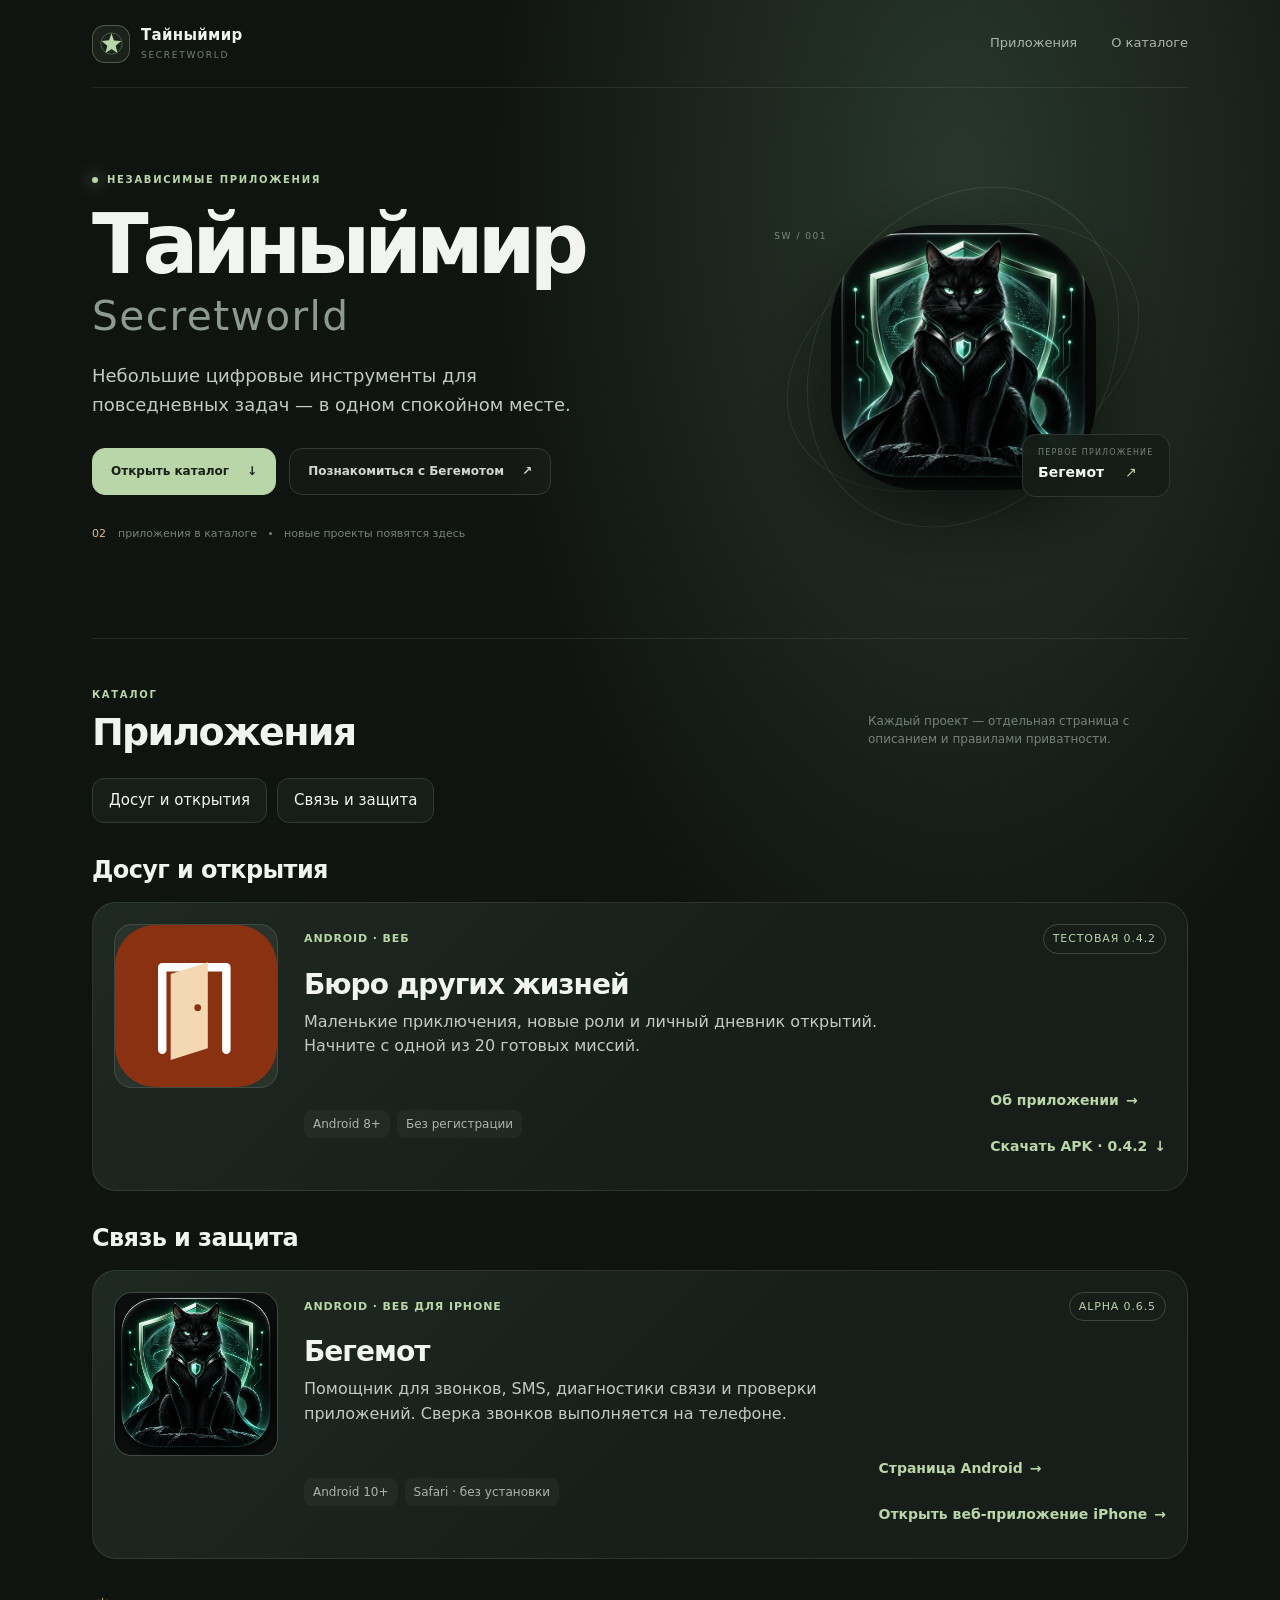
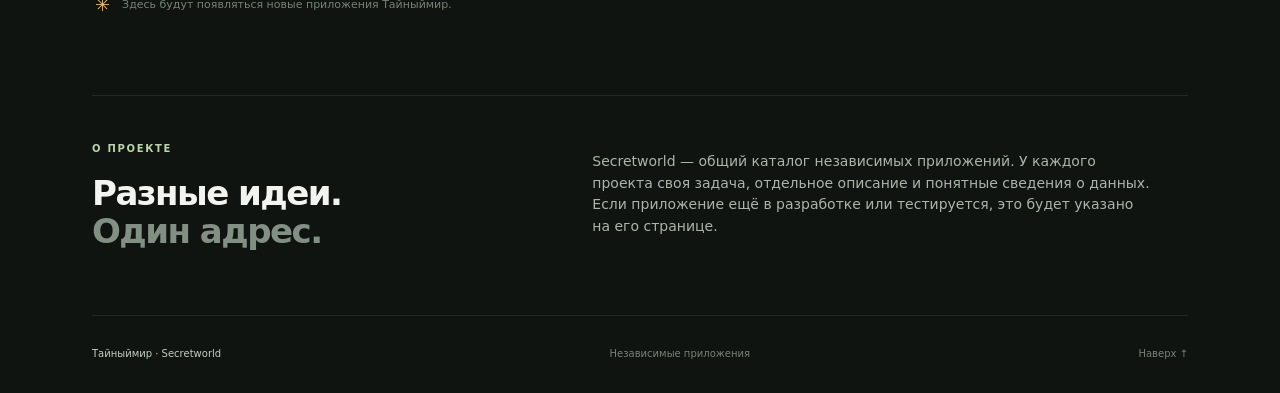
==== commit 8370178b: "Update Bureau catalog for universal sharing and Android 0.4.2" ====
--- a/index.html
+++ b/index.html
@@ -7,7 +7,7 @@
   <meta name="description" content="Тайныймир · Secretworld — независимый каталог приложений. Бегемот для связи и защиты, Бюро других жизней для досуга и открытий.">
   <link rel="icon" type="image/svg+xml" href="favicon.svg" sizes="any">
   <title>Тайныймир · Secretworld — приложения</title>
-  <link rel="stylesheet" href="style.css">
+  <link rel="stylesheet" href="style.css?v=20261006">
 </head>
 <body>
   <div id="top" class="site-shell">
@@ -57,14 +57,14 @@
           <article class="app-card">
             <a class="app-icon" href="apps/bureau-other-lives/" aria-label="Страница приложения Бюро других жизней"><img src="apps/bureau-other-lives/icon.svg" alt=""></a>
             <div class="app-card-copy">
-              <div class="app-card-top"><span class="app-category">ANDROID · ВЕБ</span><span class="status-pill">ТЕСТОВАЯ 0.4.1</span></div>
+              <div class="app-card-top"><span class="app-category">ANDROID · ВЕБ</span><span class="status-pill">ТЕСТОВАЯ 0.4.2</span></div>
               <h4><a href="apps/bureau-other-lives/">Бюро других жизней</a></h4>
               <p>Маленькие приключения, новые роли и личный дневник открытий. Начните с одной из 20 готовых миссий.</p>
               <div class="app-card-bottom">
                 <div class="tag-list"><span>Android 8+</span><span>Без регистрации</span></div>
                 <div class="catalog-app-links">
                   <a class="text-link" href="apps/bureau-other-lives/">Об приложении <span aria-hidden="true">→</span></a>
-                  <a class="text-link" href="https://github.com/Tamagochigit/bureau-other-lives/raw/refs/heads/main/downloads/bureau-0.4.1.apk">Скачать APK · 0.4.1 <span aria-hidden="true">↓</span></a>
+                  <a class="text-link" href="https://github.com/Tamagochigit/bureau-other-lives/raw/refs/heads/main/downloads/bureau-0.4.2.apk">Скачать APK · 0.4.2 <span aria-hidden="true">↓</span></a>
                 </div>
               </div>
             </div>
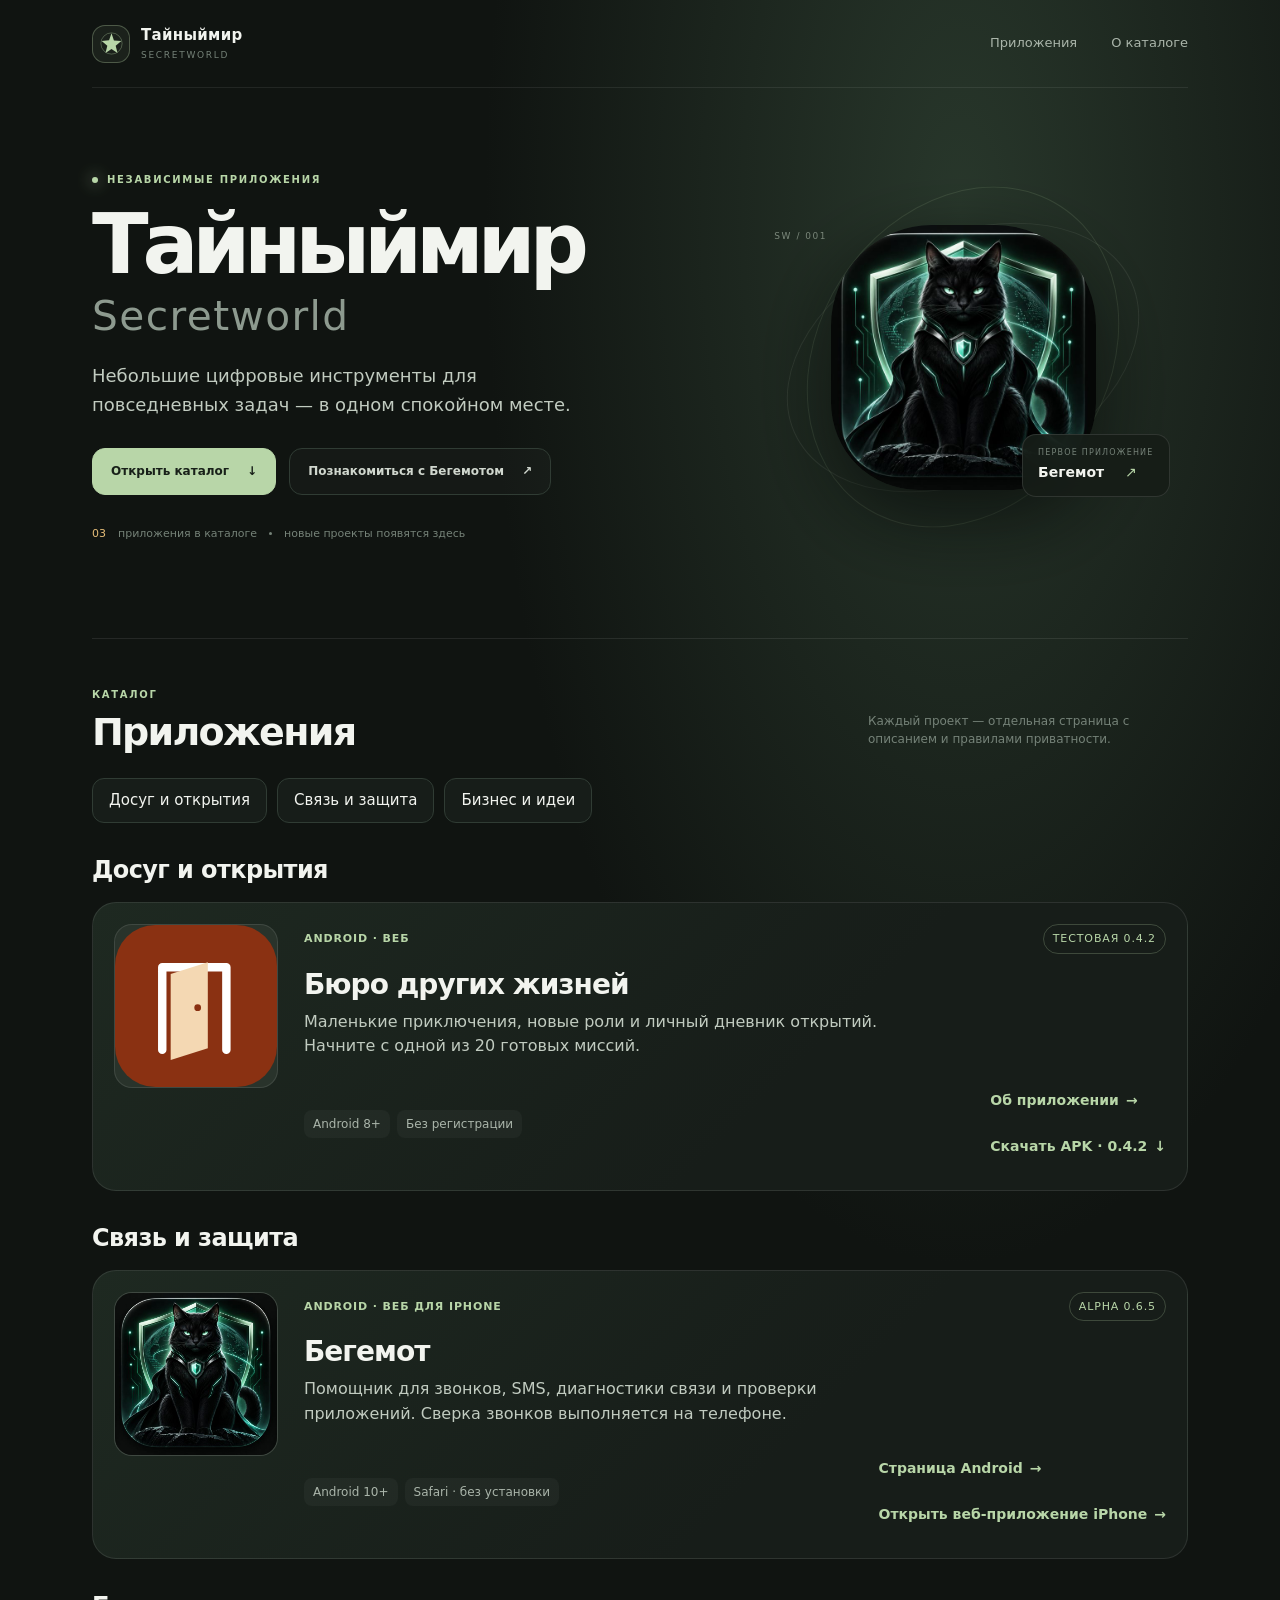
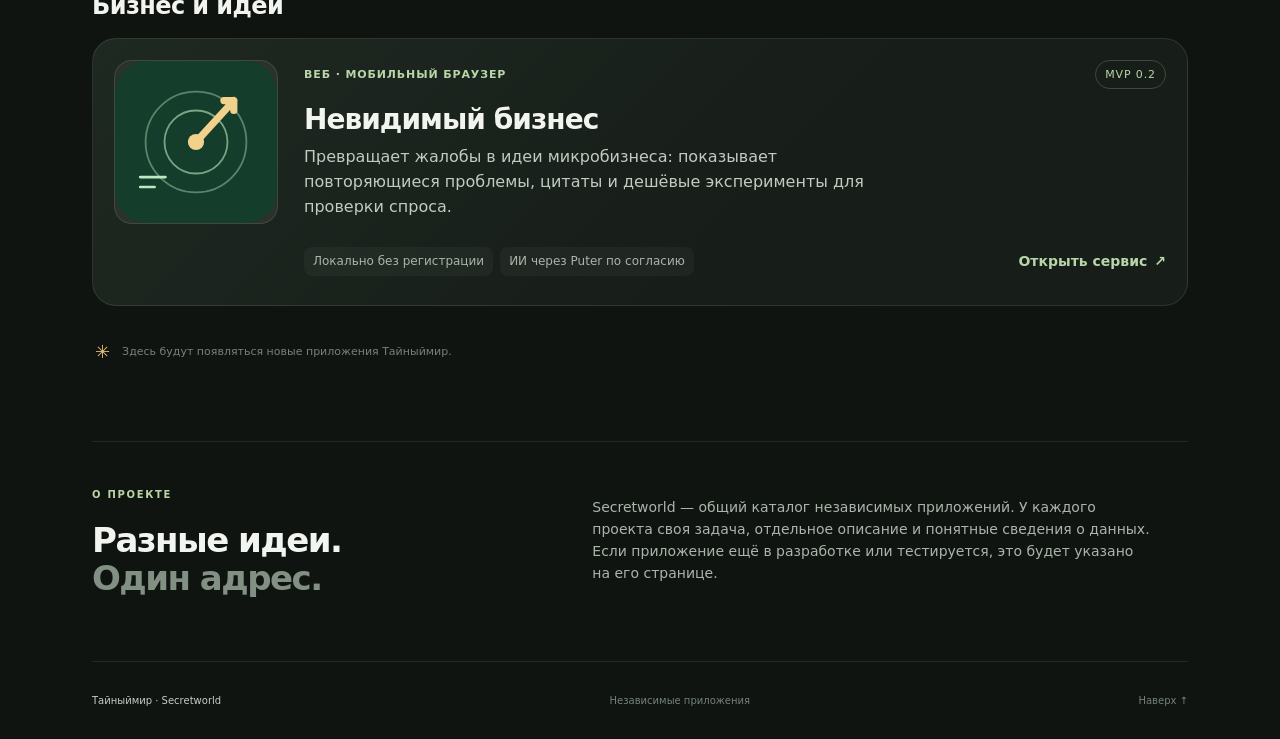
==== commit 40eb07a9: "feat(catalog): add Invisible Business research tool and category" ====
--- a/index.html
+++ b/index.html
@@ -4,7 +4,7 @@
   <meta charset="utf-8">
   <meta name="viewport" content="width=device-width, initial-scale=1">
   <meta name="theme-color" content="#101411">
-  <meta name="description" content="Тайныймир · Secretworld — независимый каталог приложений. Бегемот для связи и защиты, Бюро других жизней для досуга и открытий.">
+  <meta name="description" content="Тайныймир · Secretworld — независимый каталог приложений. Бегемот для связи и защиты, Бюро других жизней для открытий и Невидимый бизнес для исследования возможностей.">
   <link rel="icon" type="image/svg+xml" href="favicon.svg" sizes="any">
   <title>Тайныймир · Secretworld — приложения</title>
   <link rel="stylesheet" href="style.css?v=20261006">
@@ -32,7 +32,7 @@
             <a class="button button-primary" href="#apps">Открыть каталог <span aria-hidden="true">↓</span></a>
             <a class="button button-quiet" href="apps/begemot/">Познакомиться с Бегемотом <span aria-hidden="true">↗</span></a>
           </div>
-          <p class="hero-note"><span>02</span> приложения в каталоге <i aria-hidden="true"></i> новые проекты появятся здесь</p>
+          <p class="hero-note"><span>03</span> приложения в каталоге <i aria-hidden="true"></i> новые проекты появятся здесь</p>
         </div>
         <a class="hero-art" href="apps/begemot/" aria-label="Открыть страницу Бегемота">
           <div class="art-orbit orbit-one"></div><div class="art-orbit orbit-two"></div>
@@ -50,6 +50,7 @@
         <nav class="catalog-categories" aria-label="Категории приложений">
           <a href="#leisure">Досуг и открытия</a>
           <a href="#connection">Связь и защита</a>
+          <a href="#business">Бизнес и идеи</a>
         </nav>
 
         <section id="leisure" class="catalog-group" aria-labelledby="leisure-title">
@@ -83,6 +84,22 @@
             </div>
           </article>
         </section>
+
+        <section id="business" class="catalog-group" aria-labelledby="business-title">
+          <h3 id="business-title">Бизнес и идеи</h3>
+          <article class="app-card">
+            <a class="app-icon" href="apps/invisible-business/" aria-label="Открыть Невидимый бизнес"><img src="apps/invisible-business/icon.svg" alt=""></a>
+            <div class="app-card-copy">
+              <div class="app-card-top"><span class="app-category">ВЕБ · МОБИЛЬНЫЙ БРАУЗЕР</span><span class="status-pill">MVP 0.2</span></div>
+              <h4><a href="apps/invisible-business/">Невидимый бизнес</a></h4>
+              <p>Превращает жалобы в идеи микробизнеса: показывает повторяющиеся проблемы, цитаты и дешёвые эксперименты для проверки спроса.</p>
+              <div class="app-card-bottom">
+                <div class="tag-list"><span>Локально без регистрации</span><span>ИИ через Puter по согласию</span></div>
+                <div class="catalog-app-links"><a class="text-link" href="apps/invisible-business/">Открыть сервис <span aria-hidden="true">↗</span></a></div>
+              </div>
+            </div>
+          </article>
+        </section>
         <div class="catalog-foot"><span class="catalog-mark" aria-hidden="true">✳</span><p>Здесь будут появляться новые приложения Тайныймир.</p></div>
       </section>
 
